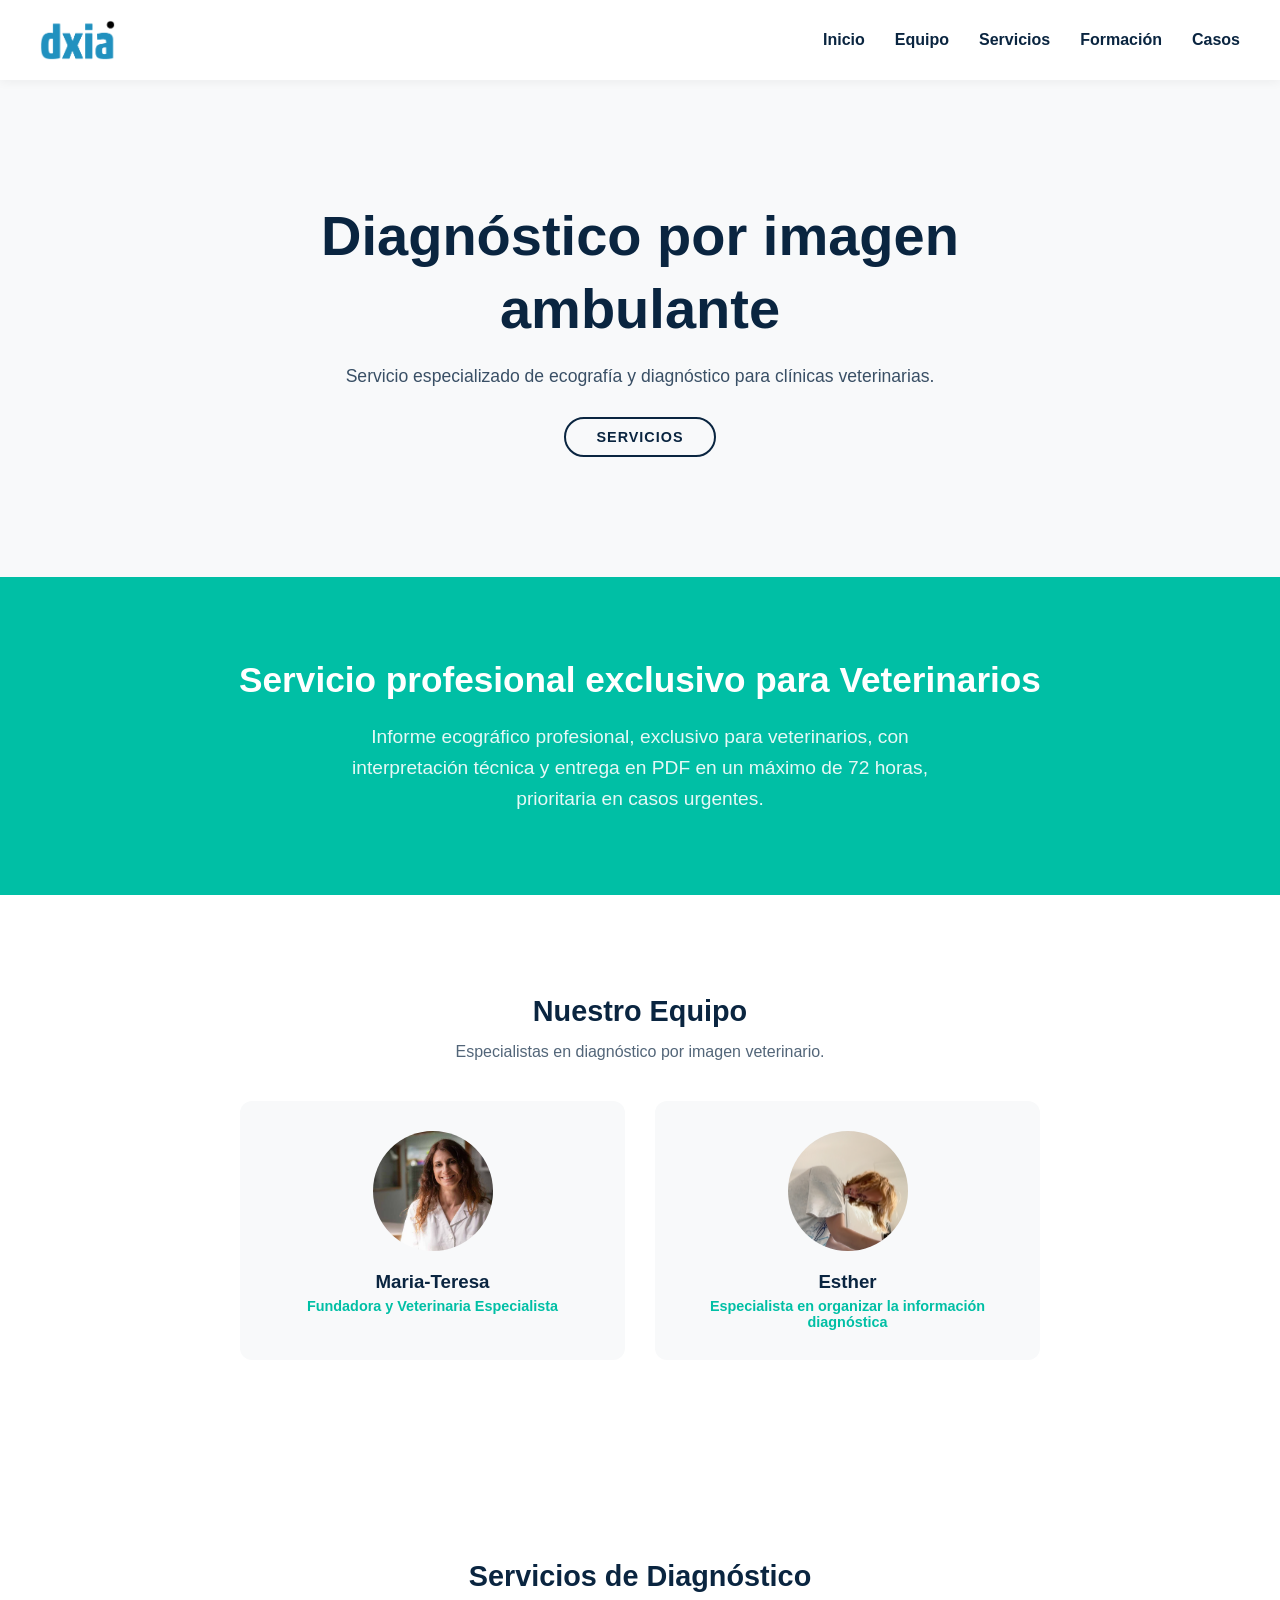
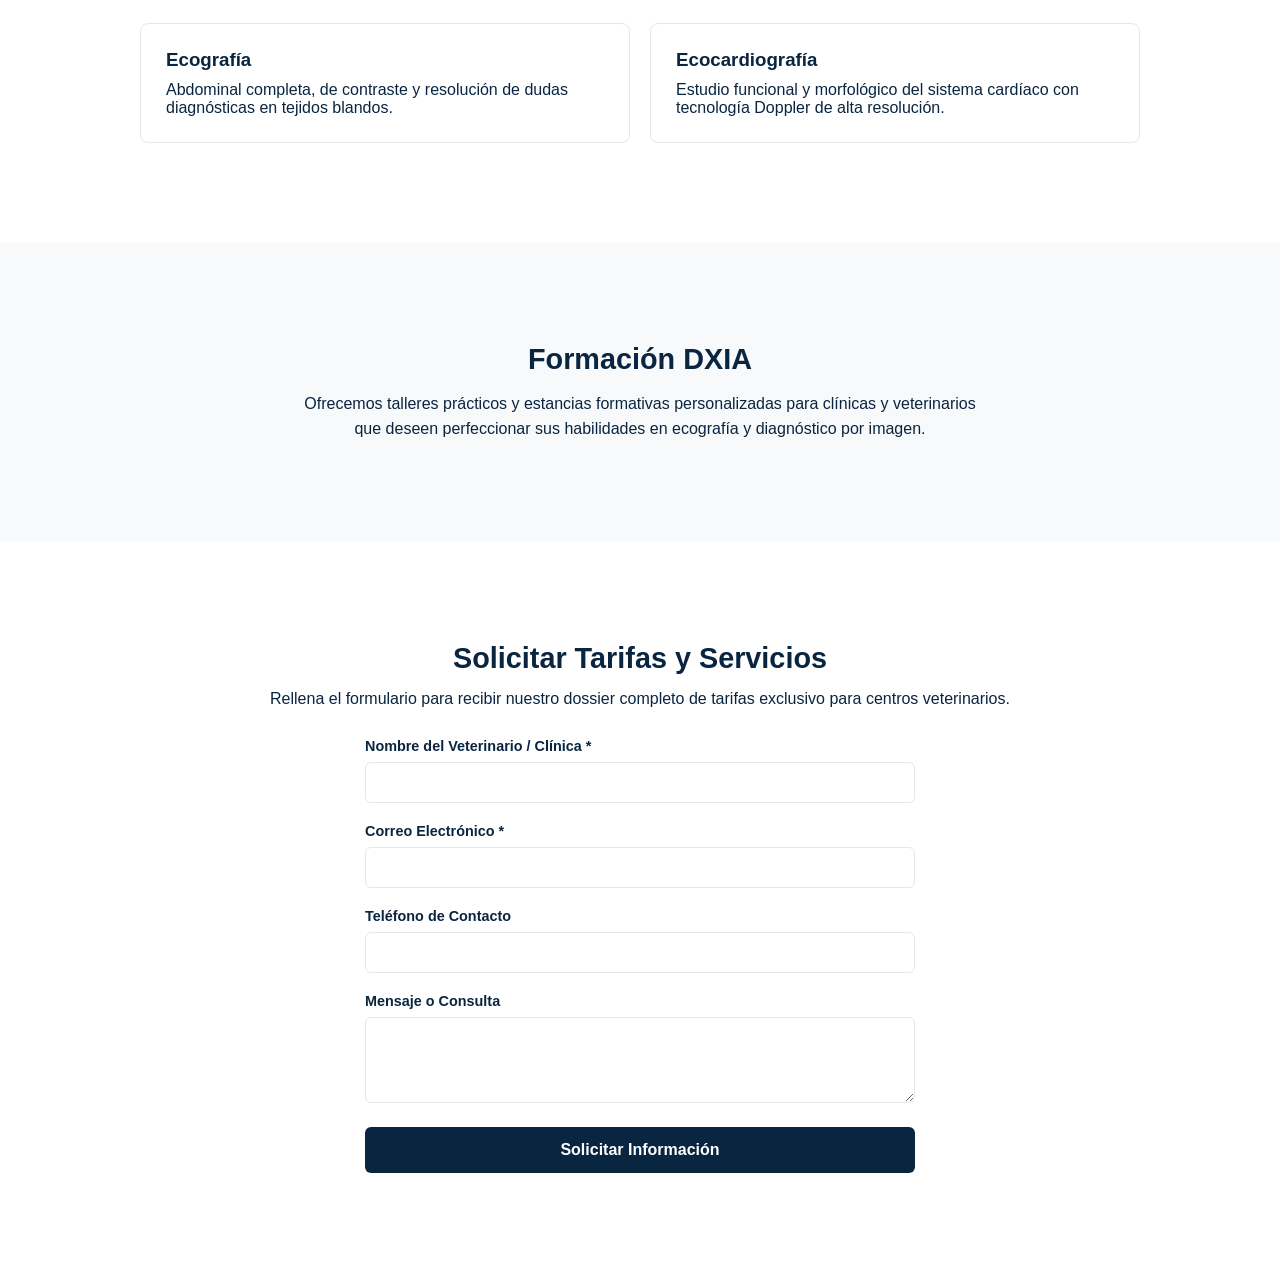
==== index.html @ 2ebd8b31 "Add files via upload" ====
<!DOCTYPE html>
<html lang="es">
<head>
    <meta charset="UTF-8">
    <meta name="viewport" content="width=device-width, initial-scale=1.0">
    <title>DXIA - Diagnóstico por Imagen Ambulante</title>
    <link rel="stylesheet" href="style.css">
</head>
<body>

    <div class="pantalla-carga" id="loader"></div>

    <div class="capa-borrosa" id="capaBorrosa"></div>

    <header class="header">
        <div class="logo">
            <img src="img/logo_dxia.png" alt="DXIA">
        </div>

        <nav class="menu-escritorio">
            <ul>
                <li><a href="#inicio">Inicio</a></li>
                <li><a href="#equipo">Equipo</a></li>
                <li><a href="#servicios">Servicios</a></li>
                <li><a href="#formacion">Formación</a></li>
                <li><a href="#casos">Casos</a></li>
            </ul>
        </nav>

        <button class="btn-hamburguesa" id="btnAbrir">
            <span></span>
            <span></span>
            <span></span>
        </button>
    </header>

    <nav class="menu-lateral" id="menuLateral">
        <div class="cerrar-menu" id="btnCerrar">&times;</div>
        <ul>
            <li><a href="#inicio">Inicio</a></li>
            <li><a href="#equipo">Equipo</a></li>
            <li><a href="#servicios">Servicios</a></li>
            <li><a href="#formacion">Formación</a></li>
            <li><a href="#casos">Casos</a></li>
        </ul>
    </nav>

    <main>
        <section id="inicio" class="hero">
            <div class="hero-contenido">
                <h1>Diagnóstico por imagen ambulante</h1>
                <p>Servicio especializado de ecografía y diagnóstico para clínicas veterinarias.</p>
                <a href="#servicios" class="btn-servicios">SERVICIOS</a>
            </div>
        </section>

        <section class="propuesta-verde">
            <h2>Servicio profesional exclusivo para Veterinarios</h2>
            <p>Informe ecográfico profesional, exclusivo para veterinarios, con interpretación técnica y entrega en PDF en un máximo de 72 horas, prioritaria en casos urgentes.</p>
        </section>

        <section id="equipo" class="seccion-equipo">
            <h2>Nuestro Equipo</h2>
            <p class="subtitulo-equipo">Especialistas en diagnóstico por imagen veterinario.</p>
            <div class="grid-equipo">
                <div class="tarjeta-equipo">
                    <div class="foto-placeholder"><img src="img/maria-teresa.jpg" alt="Maria-Teresa"></div>
                    <h3>Maria-Teresa</h3>
                    <p class="puesto">Fundadora y Veterinaria Especialista</p>
                </div>
                <div class="tarjeta-equipo">
                    <div class="foto-placeholder"><img src="img/esther.jpg" alt="Esther"></div>
                    <h3>Esther</h3>
                    <p class="puesto">Especialista en organizar la información diagnóstica</p>
                </div>
            </div>
        </section>

        <section id="servicios" class="seccion-servicios">
            <h2>Servicios de Diagnóstico</h2>
            <div class="grid-servicios">
                <div class="tarjeta-servicio">
                    <h3>Ecografía</h3>
                    <p>Abdominal completa, de contraste y resolución de dudas diagnósticas en tejidos blandos.</p>
                </div>
                <div class="tarjeta-servicio">
                    <h3>Ecocardiografía</h3>
                    <p>Estudio funcional y morfológico del sistema cardíaco con tecnología Doppler de alta resolución.</p>
                </div>
            </div>
        </section>

        <section id="formacion" class="seccion-formacion">
            <h2>Formación DXIA</h2>
            <p>Ofrecemos talleres prácticos y estancias formativas personalizadas para clínicas y veterinarios que deseen perfeccionar sus habilidades en ecografía y diagnóstico por imagen.</p>
        </section>

        <section id="casos" class="seccion-contacto">
            <h2>Solicitar Tarifas y Servicios</h2>
            <p>Rellena el formulario para recibir nuestro dossier completo de tarifas exclusivo para centros veterinarios.</p>
            
            <form class="formulario-dxia" onsubmit="event.preventDefault();">
                <div class="grupo-input">
                    <label for="nombre">Nombre del Veterinario / Clínica *</label>
                    <input type="text" id="nombre" required>
                </div>
                <div class="grupo-input">
                    <label for="email">Correo Electrónico *</label>
                    <input type="email" id="email" required>
                </div>
                <div class="grupo-input">
                    <label for="telefono">Teléfono de Contacto</label>
                    <input type="tel" id="telefono">
                </div>
                <div class="grupo-input">
                    <label for="mensaje">Mensaje o Consulta</label>
                    <textarea id="mensaje" rows="4"></textarea>
                </div>
                <button type="submit" class="btn-enviar">Solicitar Información</button>
            </form>
        </section>
    </main>

    <script src="script.js"></script>
</body>
</html>
---- style.css ----
:root {
    --azul-oscuro: #0a2540;
    --verde-turquesa: #00bfa5;
    --blanco: #ffffff;
    --gris-fondo: #f8f9fa;
    --gris-borde: #e2e8f0;
    --fuente-principal: 'Segoe UI', Tahoma, Geneva, Verdana, sans-serif;
}

* {
    margin: 0;
    padding: 0;
    box-sizing: border-box;
}

html {
    scroll-behavior: smooth;
}

body {
    font-family: var(--fuente-principal);
    background-color: var(--blanco);
    color: var(--azul-oscuro);
    overflow-x: hidden;
}

img {
    max-width: 100%;
    height: auto;
    display: block;
    pointer-events: none;
    user-select: none;
}

.pantalla-carga {
    position: fixed;
    top: 0;
    left: 0;
    width: 100%;
    height: 100vh;
    background-color: var(--azul-oscuro);
    z-index: 999;
    transition: transform 0.8s cubic-bezier(0.77, 0, 0.175, 1);
}

.pantalla-carga.desaparecer {
    transform: translateX(100%);
}

.header {
    display: flex;
    justify-content: space-between;
    align-items: center;
    padding: 15px 20px;
    background-color: var(--blanco);
    position: sticky;
    top: 0;
    z-index: 100;
    box-shadow: 0 2px 10px rgba(0, 0, 0, 0.05);
}

.logo img {
    height: 40px;
    width: auto;
}

.menu-escritorio {
    display: none;
}

.menu-escritorio ul {
    display: flex;
    list-style: none;
    gap: 30px;
}

.menu-escritorio ul li a {
    text-decoration: none;
    color: var(--azul-oscuro);
    font-weight: 600;
    font-size: 1rem;
    transition: color 0.3s ease;
}

.menu-escritorio ul li a:hover {
    color: var(--verde-turquesa);
}

.btn-hamburguesa {
    background: none;
    border: none;
    cursor: pointer;
    display: flex;
    flex-direction: column;
    justify-content: space-between;
    width: 30px;
    height: 20px;
    z-index: 150;
}

.btn-hamburguesa span {
    width: 100%;
    height: 3px;
    background-color: var(--azul-oscuro);
    border-radius: 2px;
}

.capa-borrosa {
    position: fixed;
    top: 0;
    left: 0;
    width: 100%;
    height: 100vh;
    background-color: rgba(10, 37, 64, 0.3);
    backdrop-filter: blur(8px);
    -webkit-backdrop-filter: blur(8px);
    z-index: 190;
    opacity: 0;
    pointer-events: none;
    transition: opacity 0.4s ease;
}

.capa-borrosa.active {
    opacity: 1;
    pointer-events: auto;
}

.menu-lateral {
    position: fixed;
    top: 0;
    right: -100%;
    width: 300px;
    height: 100vh;
    background-color: var(--blanco);
    z-index: 200;
    box-shadow: -5px 0 15px rgba(0, 0, 0, 0.1);
    transition: right 0.5s cubic-bezier(0.77, 0, 0.175, 1);
    padding: 40px 30px;
}

.menu-lateral.active {
    right: 0;
}

.menu-lateral.recarga-cerrar {
    right: -100% !important;
    transition: right 0.5s ease-in-out;
}

.cerrar-menu {
    position: absolute;
    top: 20px;
    right: 20px;
    font-size: 24px;
    width: 45px;
    height: 45px;
    background-color: var(--gris-fondo);
    color: var(--azul-oscuro);
    border-radius: 50%;
    display: flex;
    align-items: center;
    justify-content: center;
    cursor: pointer;
    transition: transform 0.3s ease, background-color 0.3s ease, color 0.3s ease;
}

.cerrar-menu:hover {
    transform: rotate(90deg);
    background-color: var(--azul-oscuro);
    color: var(--blanco);
}

.menu-lateral ul {
    list-style: none;
    margin-top: 60px;
}

.menu-lateral ul li {
    margin-bottom: 25px;
}

.menu-lateral ul li a {
    text-decoration: none;
    color: var(--azul-oscuro);
    font-size: 1.2rem;
    font-weight: 600;
    transition: color 0.3s ease;
}

.menu-lateral ul li a:hover {
    color: var(--verde-turquesa);
}

.hero {
    padding: 80px 20px;
    text-align: center;
    background-color: var(--gris-fondo);
}

.hero-contenido h1 {
    font-size: 2.2rem;
    margin-bottom: 15px;
    color: var(--azul-oscuro);
    line-height: 1.3;
}

.hero-contenido p {
    font-size: 1.1rem;
    margin-bottom: 30px;
    opacity: 0.8;
}

.btn-servicios {
    display: inline-block;
    text-decoration: none;
    background-color: transparent;
    color: var(--azul-oscuro);
    border: 2px solid var(--azul-oscuro);
    padding: 10px 30px;
    border-radius: 25px;
    font-weight: 600;
    font-size: 0.9rem;
    letter-spacing: 1px;
    transition: all 0.3s ease;
}

.btn-servicios:hover {
    background-color: var(--azul-oscuro);
    color: var(--blanco);
}

.propuesta-verde {
    background-color: var(--verde-turquesa);
    color: var(--blanco);
    padding: 60px 25px;
    text-align: center;
}

.propuesta-verde h2 {
    font-size: 1.6rem;
    margin-bottom: 15px;
    line-height: 1.3;
}

.propuesta-verde p {
    font-size: 1rem;
    line-height: 1.6;
    opacity: 0.9;
    max-width: 600px;
    margin: 0 auto;
}

.seccion-equipo, .seccion-servicios, .seccion-formacion, .seccion-contacto {
    padding: 60px 20px;
    text-align: center;
}

.seccion-equipo h2, .seccion-servicios h2, .seccion-formacion h2, .seccion-contacto h2 {
    font-size: 1.8rem;
    margin-bottom: 15px;
}

.subtitulo-equipo {
    margin-bottom: 40px;
    opacity: 0.7;
}

.grid-equipo {
    display: grid;
    grid-template-columns: 1fr;
    gap: 30px;
    max-width: 800px;
    margin: 0 auto;
}

.tarjeta-equipo {
    background-color: var(--gris-fondo);
    padding: 30px;
    border-radius: 12px;
}

.foto-placeholder {
    width: 120px;
    height: 120px;
    background-color: var(--gris-borde);
    border-radius: 50%;
    margin: 0 auto 20px auto;
}

.tarjeta-equipo h3 {
    margin-bottom: 5px;
}

.puesto {
    font-size: 0.9rem;
    color: var(--verde-turquesa);
    font-weight: 600;
}

.grid-servicios {
    display: grid;
    grid-template-columns: 1fr;
    gap: 20px;
    max-width: 1000px;
    margin: 30px auto 0 auto;
}

.tarjeta-servicio {
    border: 1px solid var(--gris-borde);
    padding: 25px;
    border-radius: 8px;
    text-align: left;
    transition: border-color 0.3s ease;
}

.tarjeta-servicio:hover {
    border-color: var(--verde-turquesa);
}

.tarjeta-servicio h3 {
    margin-bottom: 10px;
    color: var(--azul-oscuro);
}

.seccion-formacion {
    background-color: var(--gris-fondo);
}

.seccion-formacion p {
    max-width: 700px;
    margin: 0 auto;
    line-height: 1.6;
}

.formulario-dxia {
    max-width: 550px;
    margin: 30px auto 0 auto;
    text-align: left;
}

.grupo-input {
    margin-bottom: 20px;
}

.grupo-input label {
    display: block;
    margin-bottom: 8px;
    font-weight: 600;
    font-size: 0.9rem;
}

.grupo-input input, .grupo-input textarea {
    width: 100%;
    padding: 12px;
    border: 1px solid var(--gris-borde);
    border-radius: 6px;
    font-family: var(--fuente-principal);
    color: var(--azul-oscuro);
    outline: none;
    transition: border-color 0.3s ease;
}

.grupo-input input:focus, .grupo-input textarea:focus {
    border-color: var(--verde-turquesa);
}

.btn-enviar {
    width: 100%;
    background-color: var(--azul-oscuro);
    color: var(--blanco);
    border: none;
    padding: 14px;
    border-radius: 6px;
    font-weight: 600;
    font-size: 1rem;
    cursor: pointer;
    transition: background-color 0.3s ease;
}

.btn-enviar:hover {
    background-color: var(--verde-turquesa);
}

@media (min-width: 768px) {
    .header {
        padding: 20px 40px;
    }

    .btn-hamburguesa {
        display: none;
    }

    .menu-escritorio {
        display: block;
    }

    .hero {
        padding: 120px 40px;
    }

    .hero-contenido h1 {
        font-size: 3.5rem;
        max-width: 800px;
        margin: 0 auto 20px auto;
    }

    .propuesta-verde {
        padding: 80px 40px;
    }

    .propuesta-verde h2 {
        font-size: 2.2rem;
        margin-bottom: 20px;
    }

    .propuesta-verde p {
        font-size: 1.2rem;
    }

    .grid-equipo {
        grid-template-columns: 1fr 1fr;
    }

    .grid-servicios {
        grid-template-columns: 1fr 1fr;
    }

    .seccion-equipo, .seccion-servicios, .seccion-formacion, .seccion-contacto {
        padding: 100px 40px;
    }
}

.foto-placeholder {
    overflow: hidden;
    display: flex;
    align-items: center;
    justify-content: center;
}

.foto-placeholder img {
    width: 100%;
    height: 100%;
    object-fit: cover;
    object-position: center;
}
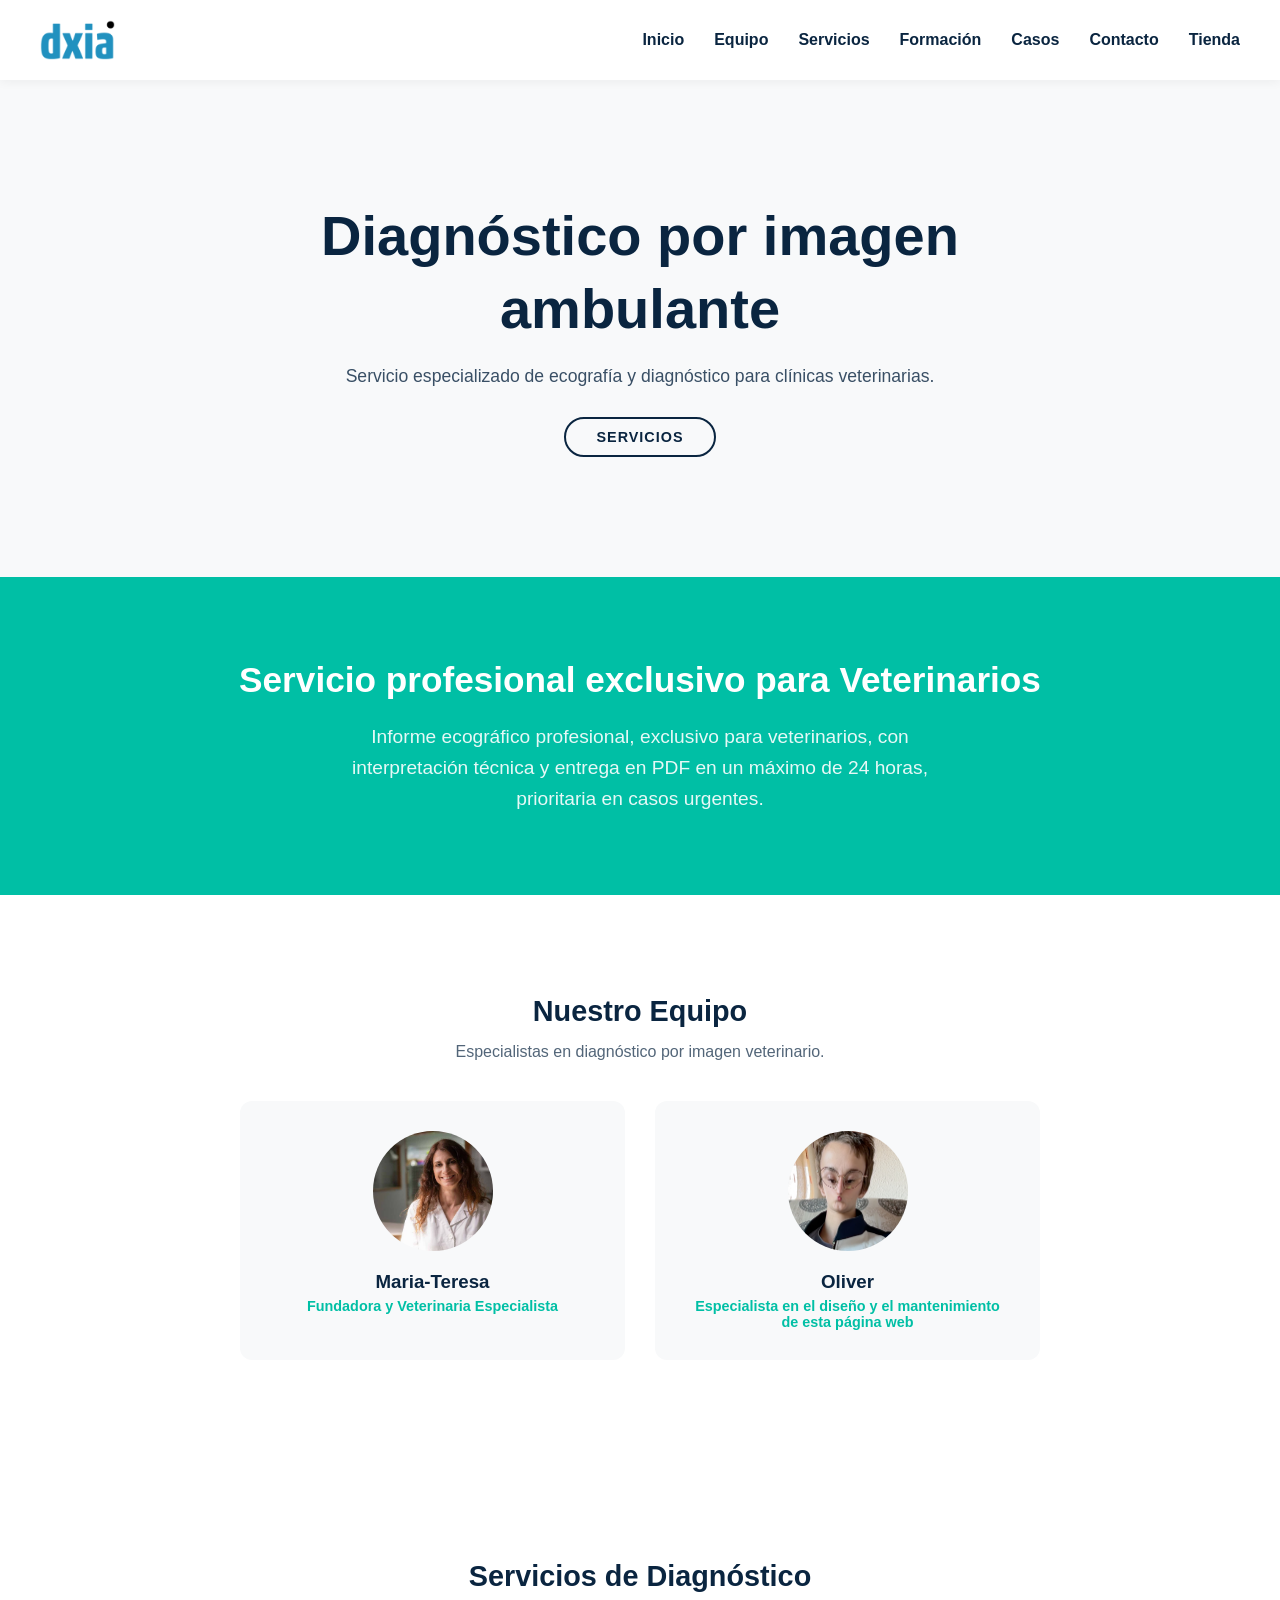
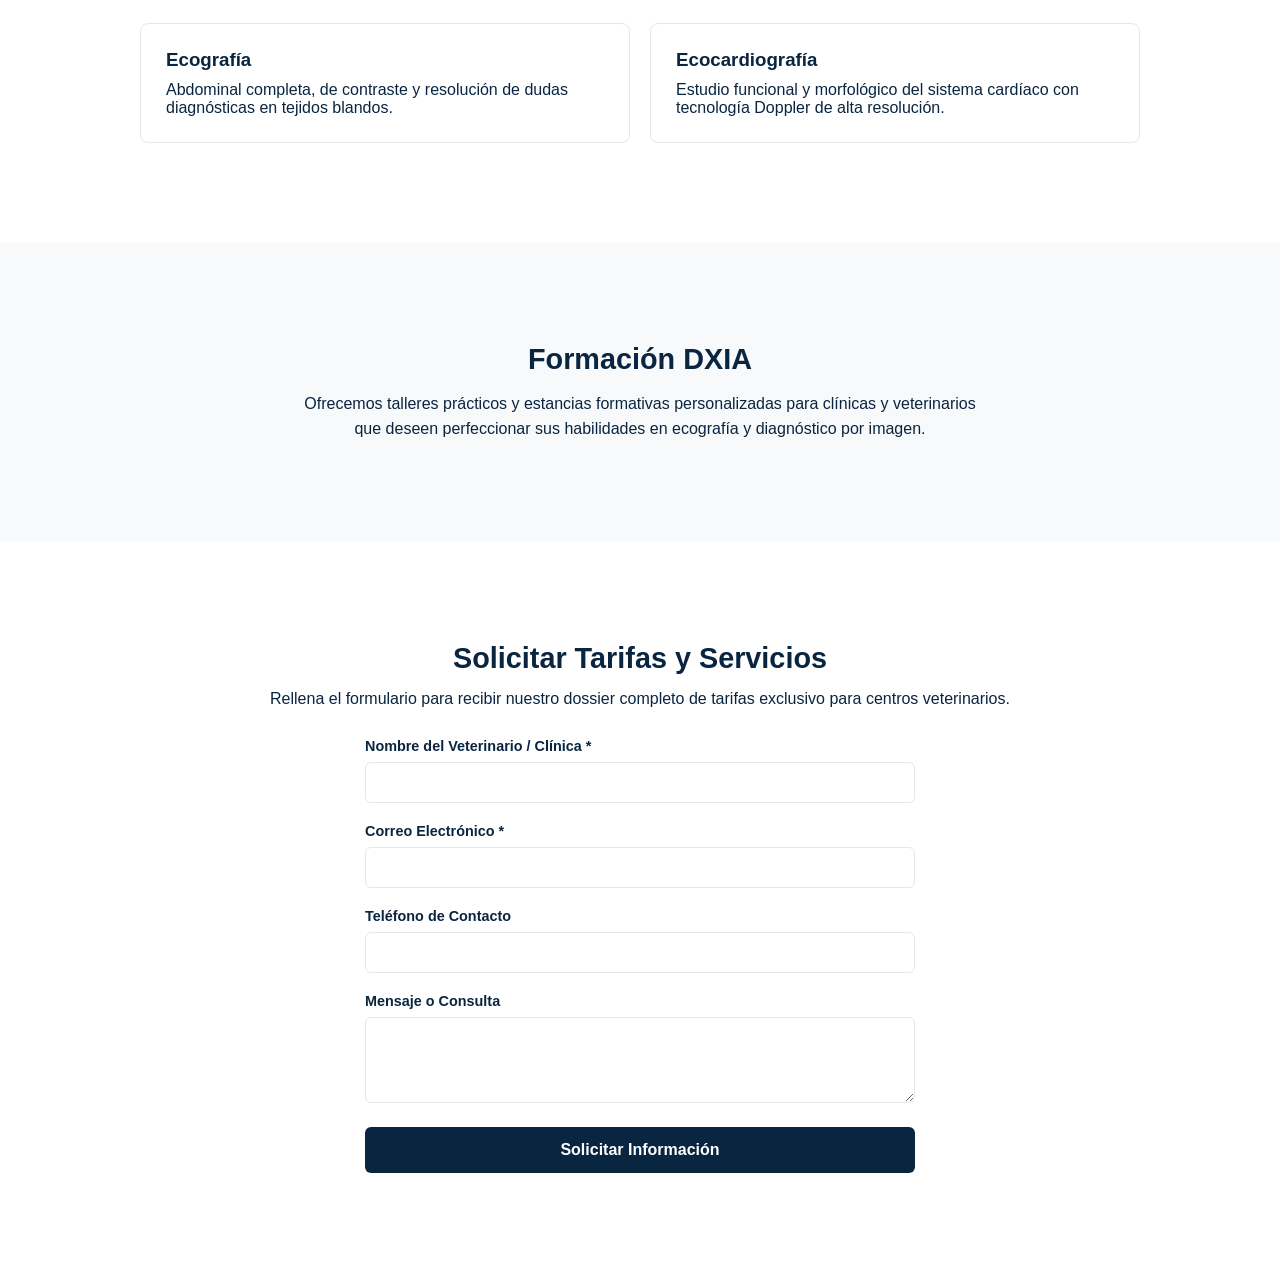
==== commit 9e31d875: "Add files via upload" ====
--- a/index.html
+++ b/index.html
@@ -5,6 +5,10 @@
     <meta name="viewport" content="width=device-width, initial-scale=1.0">
     <title>DXIA - Diagnóstico por Imagen Ambulante</title>
     <link rel="stylesheet" href="style.css">
+    <link rel="apple-touch-icon" sizes="180x180" href="/favicon/apple-touch-icon.png">
+    <link rel="icon" type="image/png" sizes="32x32" href="/favicon/favicon-32x32.png">
+    <link rel="icon" type="image/png" sizes="16x16" href="/favicon/favicon-16x16.png">
+    <link rel="manifest" href="/favicon/site.webmanifest">
 </head>
 <body>
 
@@ -24,6 +28,8 @@
                 <li><a href="#servicios">Servicios</a></li>
                 <li><a href="#formacion">Formación</a></li>
                 <li><a href="#casos">Casos</a></li>
+                <li><a href="contacto/">Contacto</a></li>
+                <li><a href="shop/">Tienda</a></li>
             </ul>
         </nav>
 
@@ -37,11 +43,13 @@
     <nav class="menu-lateral" id="menuLateral">
         <div class="cerrar-menu" id="btnCerrar">&times;</div>
         <ul>
-            <li><a href="#inicio">Inicio</a></li>
-            <li><a href="#equipo">Equipo</a></li>
-            <li><a href="#servicios">Servicios</a></li>
-            <li><a href="#formacion">Formación</a></li>
-            <li><a href="#casos">Casos</a></li>
+            <li><a href="#inicio" onclick="cerrarMenu()">Inicio</a></li>
+            <li><a href="#equipo" onclick="cerrarMenu()">Equipo</a></li>
+            <li><a href="#servicios" onclick="cerrarMenu()">Servicios</a></li>
+            <li><a href="#formacion" onclick="cerrarMenu()">Formación</a></li>
+            <li><a href="#casos" onclick="cerrarMenu()">Casos</a></li>
+            <li><a href="contacto/" onclick="cerrarMenu()">Contacto</a></li>
+            <li><a href="shop/" onclick="cerrarMenu()">Tienda</a></li>
         </ul>
     </nav>
 
@@ -56,7 +64,7 @@
 
         <section class="propuesta-verde">
             <h2>Servicio profesional exclusivo para Veterinarios</h2>
-            <p>Informe ecográfico profesional, exclusivo para veterinarios, con interpretación técnica y entrega en PDF en un máximo de 72 horas, prioritaria en casos urgentes.</p>
+            <p>Informe ecográfico profesional, exclusivo para veterinarios, con interpretación técnica y entrega en PDF en un máximo de 24 horas, prioritaria en casos urgentes.</p>
         </section>
 
         <section id="equipo" class="seccion-equipo">
@@ -69,9 +77,9 @@
                     <p class="puesto">Fundadora y Veterinaria Especialista</p>
                 </div>
                 <div class="tarjeta-equipo">
-                    <div class="foto-placeholder"><img src="img/esther.jpg" alt="Esther"></div>
-                    <h3>Esther</h3>
-                    <p class="puesto">Especialista en organizar la información diagnóstica</p>
+                    <div class="foto-placeholder"><img src="img/oliver.jpg" alt="Esther"></div>
+                    <h3>Oliver</h3>
+                    <p class="puesto">Especialista en el diseño y el mantenimiento de esta página web</p>
                 </div>
             </div>
         </section>
@@ -99,7 +107,7 @@
             <h2>Solicitar Tarifas y Servicios</h2>
             <p>Rellena el formulario para recibir nuestro dossier completo de tarifas exclusivo para centros veterinarios.</p>
             
-            <form class="formulario-dxia" onsubmit="event.preventDefault();">
+            <form class="formulario-dxia" onsubmit="event.preventDefault(); alert('!Proximamente!');">
                 <div class="grupo-input">
                     <label for="nombre">Nombre del Veterinario / Clínica *</label>
                     <input type="text" id="nombre" required>
--- a/style.css
+++ b/style.css
@@ -442,4 +442,91 @@
     height: 100%;
     object-fit: cover;
     object-position: center;
+}
+
+.pantalla-carga {
+    position: fixed;
+    top: 0;
+    left: 0;
+    width: 100%;
+    height: 100vh;
+    background-color: #00a88f;
+    z-index: 9999;
+    transform: translateX(0);
+    transition: transform 0.6s cubic-bezier(0.77, 0, 0.175, 1);
+}
+
+.pantalla-carga.salir-izquierda {
+    transform: translateX(-100%);
+}
+
+.pantalla-carga.preparar-derecha {
+    transition: none;
+    transform: translateX(100%);
+}
+
+.pantalla-carga.entrar-derecha {
+    transition: transform 0.6s cubic-bezier(0.77, 0, 0.175, 1);
+    transform: translateX(0);
+}
+
+.error-404 {
+    display: flex;
+    flex-direction: column;
+    align-items: center;
+    justify-content: center;
+    height: 100vh;
+    background-color: var(--gris-fondo);
+    color: var(--azul-oscuro);
+    text-align: center;
+    padding: 20px;
+}
+
+.error-404 h1 {
+    font-size: 4rem;
+    margin-bottom: 20px;
+}
+
+.error-404 p {
+    font-size: 1.2rem;
+    margin-bottom: 30px;
+    opacity: 0.8;
+}
+
+.error-404 a {
+    text-decoration: none;
+    background-color: var(--azul-oscuro);
+    color: var(--blanco);
+    padding: 12px 25px;
+    border-radius: 6px;
+    font-weight: 600;
+    transition: background-color 0.3s ease;
+}
+
+.error-404 a:hover {
+    background-color: var(--verde-turquesa);
+}
+
+.tienda {
+    text-align: center;
+    display: flex;
+    flex-direction: column;
+    align-items: center;
+    justify-content: center;
+    height: 91vh;
+    background-color: var(--gris-fondo);
+    color: var(--azul-oscuro);
+    text-align: center;
+    padding: 20px;
+}
+
+.tienda h1 {
+    font-size: 4rem;
+    margin-bottom: 20px;
+}
+
+.tienda p {
+    font-size: 1.2rem;
+    margin-bottom: 30px;
+    opacity: 0.8;
 }
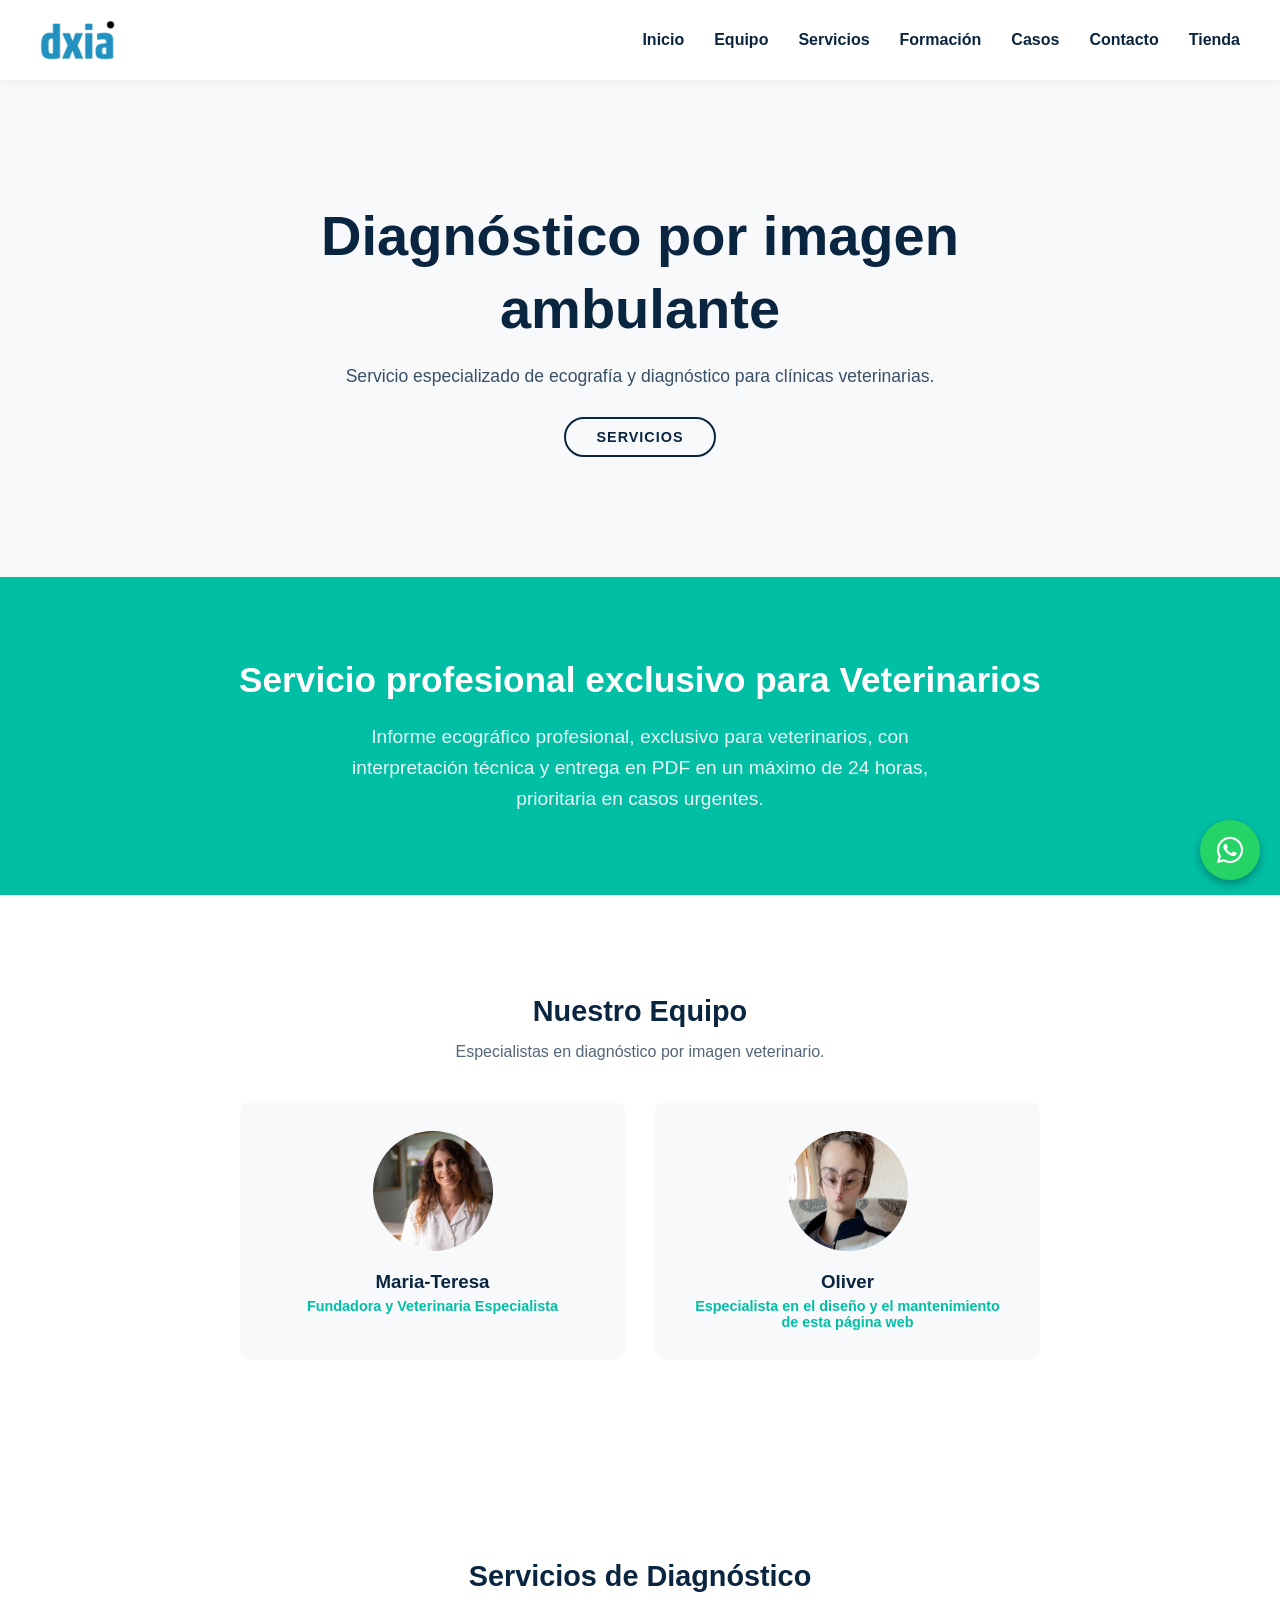
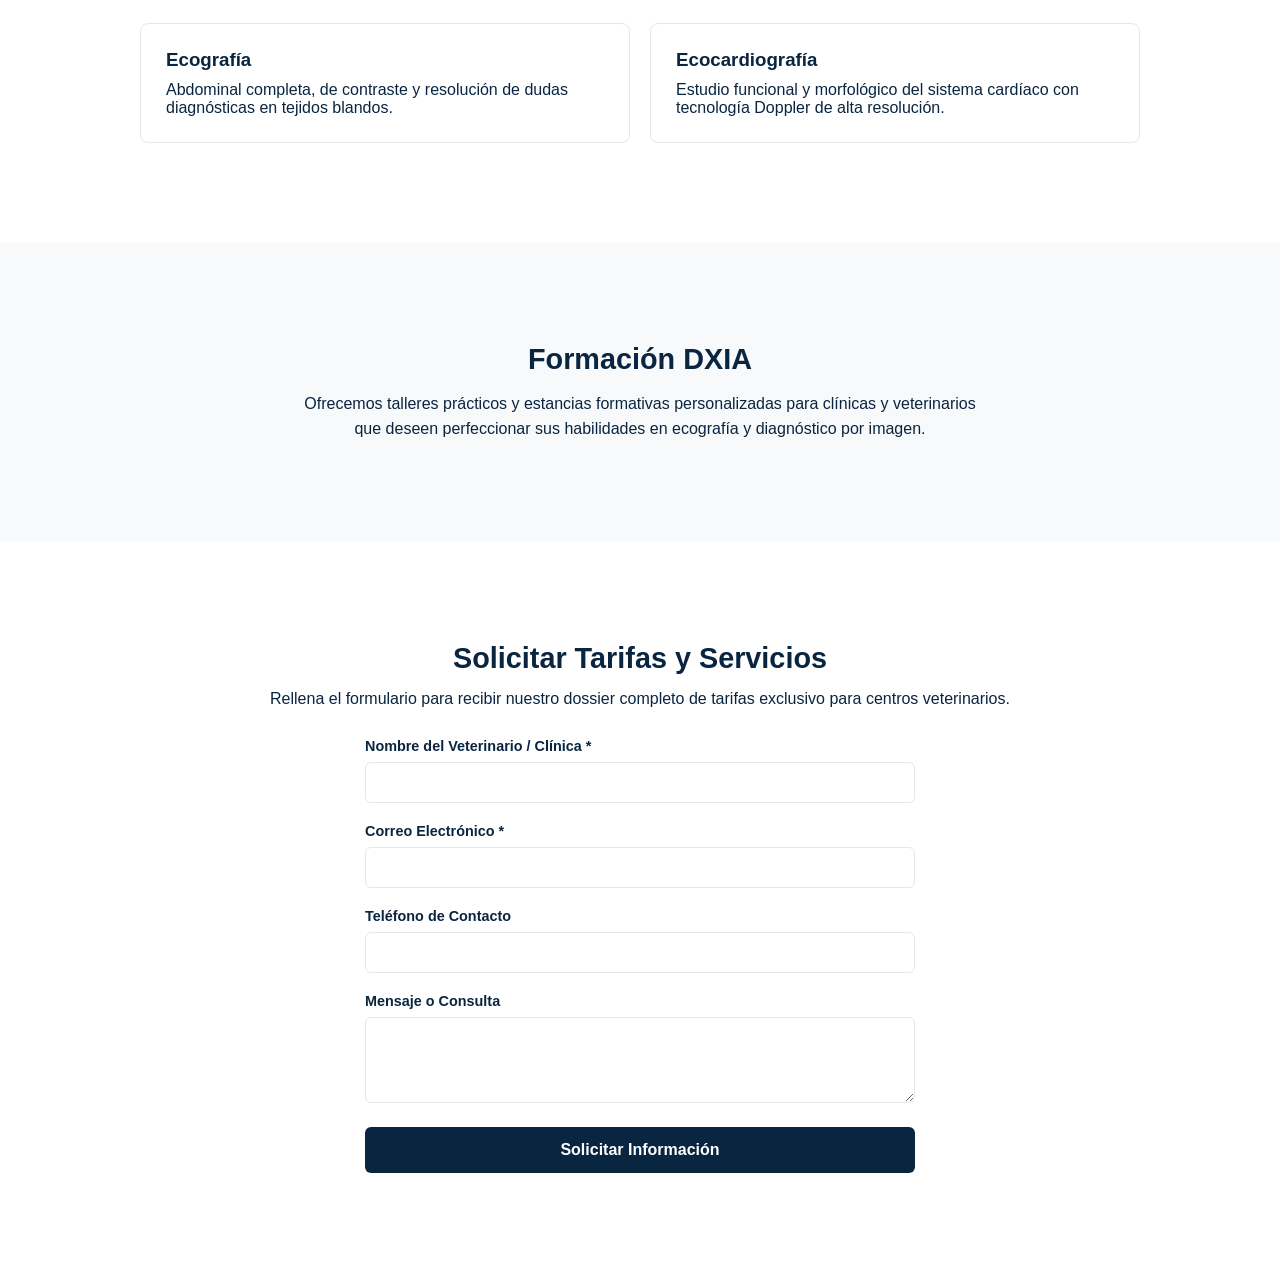
==== commit 889d8a20: "Add files via upload" ====
--- a/index.html
+++ b/index.html
@@ -5,6 +5,7 @@
     <meta name="viewport" content="width=device-width, initial-scale=1.0">
     <title>DXIA - Diagnóstico por Imagen Ambulante</title>
     <link rel="stylesheet" href="style.css">
+    <link rel="stylesheet" href="https://cdnjs.cloudflare.com/ajax/libs/font-awesome/6.5.1/css/all.min.css">
     <link rel="apple-touch-icon" sizes="180x180" href="/favicon/apple-touch-icon.png">
     <link rel="icon" type="image/png" sizes="32x32" href="/favicon/favicon-32x32.png">
     <link rel="icon" type="image/png" sizes="16x16" href="/favicon/favicon-16x16.png">
@@ -77,7 +78,7 @@
                     <p class="puesto">Fundadora y Veterinaria Especialista</p>
                 </div>
                 <div class="tarjeta-equipo">
-                    <div class="foto-placeholder"><img src="img/oliver.jpg" alt="Esther"></div>
+                    <div class="foto-placeholder"><img src="img/oliver.jpg" alt="Oliver"></div>
                     <h3>Oliver</h3>
                     <p class="puesto">Especialista en el diseño y el mantenimiento de esta página web</p>
                 </div>
@@ -129,6 +130,10 @@
         </section>
     </main>
 
+    <a href="https://wa.me/34670584567" class="btn-flotante" target="_blank" rel="noopener noreferrer">
+        <i class="fab fa-whatsapp"></i>
+    </a>
+
     <script src="script.js"></script>
 </body>
 </html>
--- a/style.css
+++ b/style.css
@@ -529,4 +529,32 @@
     font-size: 1.2rem;
     margin-bottom: 30px;
     opacity: 0.8;
+}
+
+.btn-flotante {
+    position: fixed;
+    bottom: 20px;
+    right: 20px;
+    width: 60px;
+    height: 60px;
+    background-color: #25d366; /* El verde oficial de WhatsApp */
+    color: #ffffff;
+    border-radius: 50%;
+    display: flex;
+    align-items: center;
+    justify-content: center;
+    font-size: 30px;
+    box-shadow: 0 4px 10px rgba(0, 0, 0, 0.3);
+    z-index: 9999;
+    transition: transform 0.3s ease, background-color 0.3s ease;
+    text-decoration: none;
+}
+
+.btn-flotante:hover {
+    background-color: #20ba5a;
+    transform: scale(1.1);
+}
+
+.btn-flotante:active {
+    transform: scale(0.9);
 }
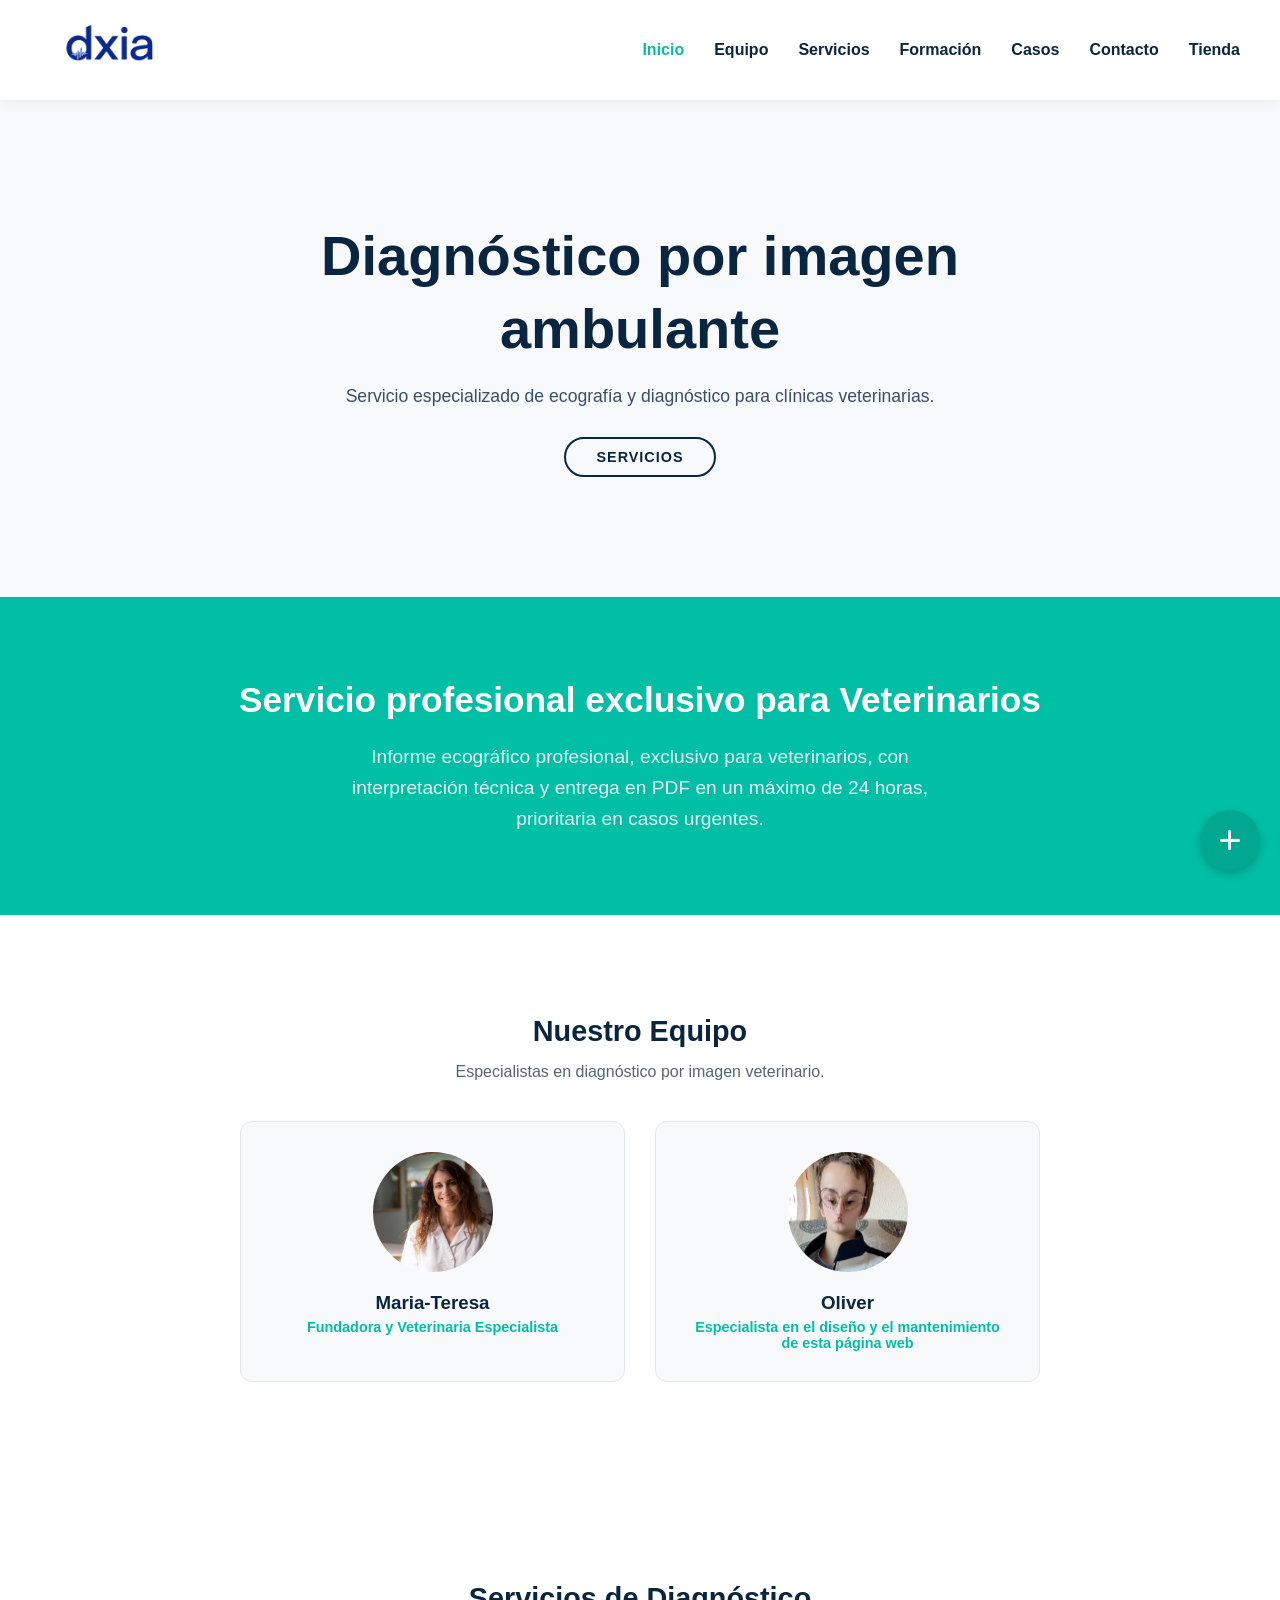
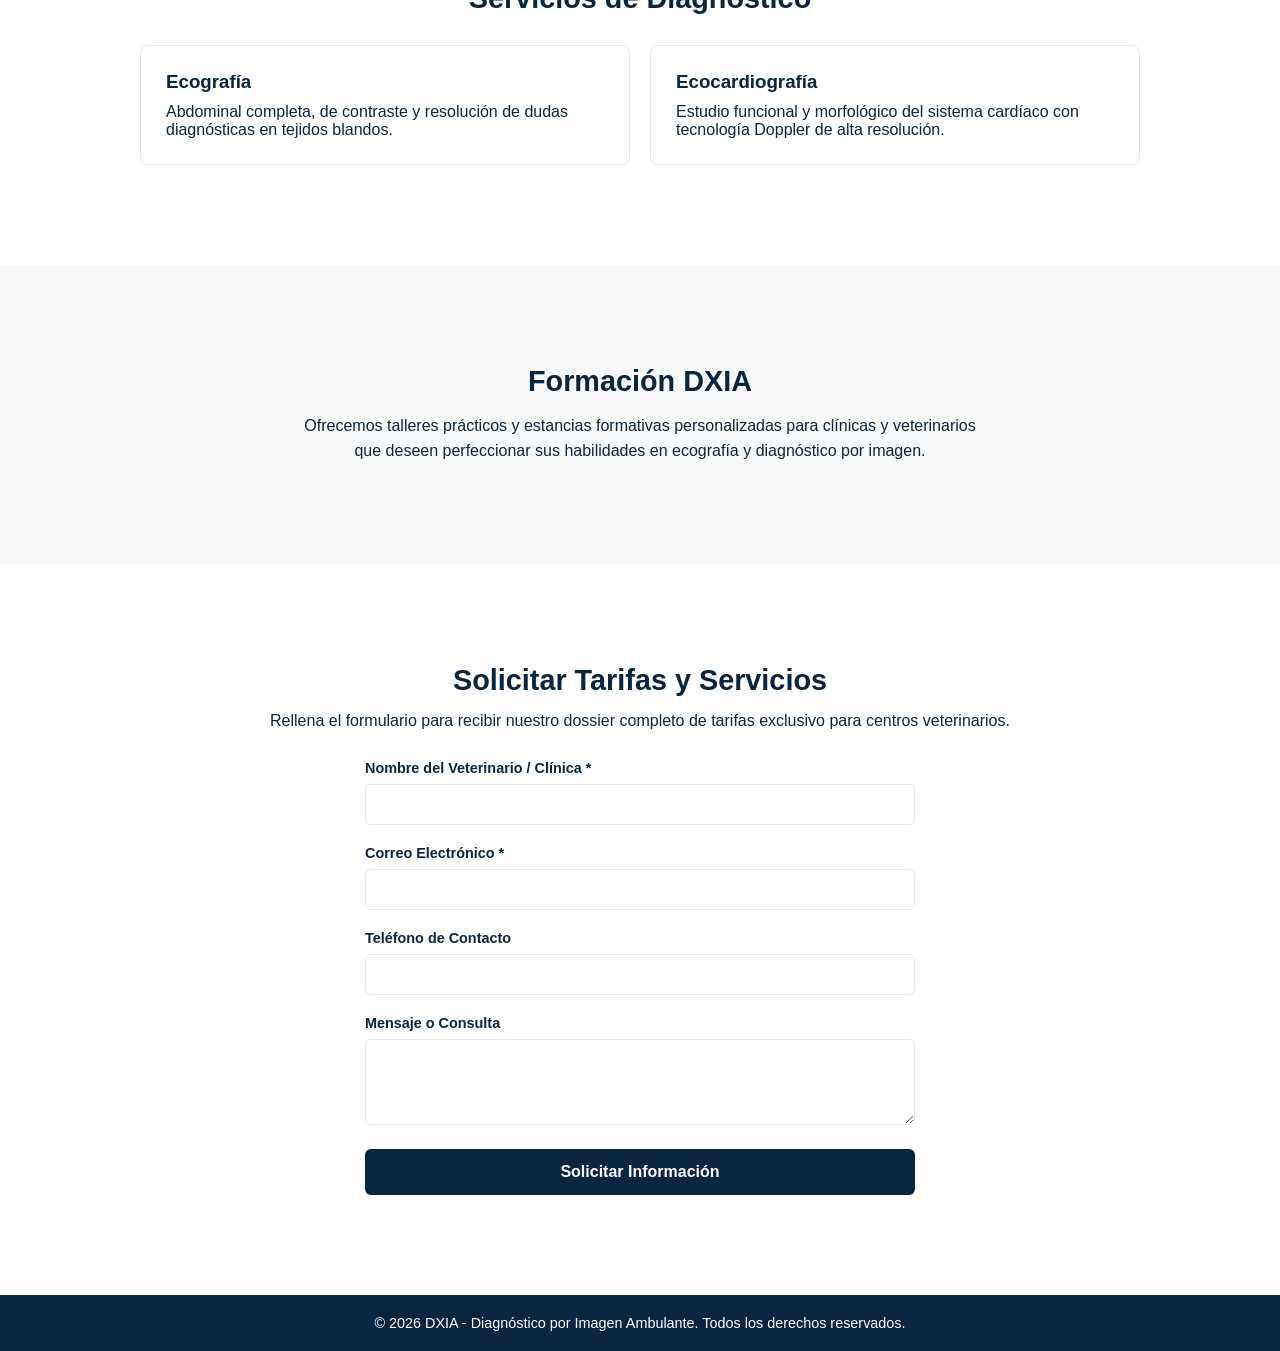
==== commit fdf2ff64: "Add files via upload" ====
--- a/index.html
+++ b/index.html
@@ -18,7 +18,7 @@
     <div class="capa-borrosa" id="capaBorrosa"></div>
 
     <header class="header">
-        <div class="logo">
+        <div class="logo" onclick="window.location.href = '#'">
             <img src="img/logo_dxia.png" alt="DXIA">
         </div>
 
@@ -130,9 +130,24 @@
         </section>
     </main>
 
-    <a href="https://wa.me/34670584567" class="btn-flotante" target="_blank" rel="noopener noreferrer">
-        <i class="fab fa-whatsapp"></i>
-    </a>
+    <footer class="footer">
+        <p>&copy; 2026 DXIA - Diagnóstico por Imagen Ambulante. Todos los derechos reservados.</p>
+    </footer>
+
+    <div class="menu-flotante">
+        <div class="botones-redes">
+            <a href="https://www.instagram.com/teresamarti_dxia" class="btn-red instagram" target="_blank" rel="noopener noreferrer">
+                <i class="fab fa-instagram"></i>
+            </a>
+            <a href="https://wa.me/34670584567" class="btn-red whatsapp" target="_blank" rel="noopener noreferrer">
+                <i class="fab fa-whatsapp"></i>
+            </a>
+        </div>
+    
+        <div class="btn-principal">
+            <i class="fas fa-plus"></i>
+        </div>
+    </div>
 
     <script src="script.js"></script>
 </body>
--- a/style.css
+++ b/style.css
@@ -59,9 +59,25 @@
     box-shadow: 0 2px 10px rgba(0, 0, 0, 0.05);
 }
 
+.logo {
+    display: flex;
+    align-items: center;
+    overflow: hidden;
+    height: 60px;
+    cursor: pointer;
+}
+
 .logo img {
-    height: 40px;
+    height: 140px;
     width: auto;
+    object-fit: contain;
+    margin-top: -5px;
+    cursor: pointer;
+    -webkit-user-select: none; 
+    -ms-user-select: none;     
+    user-select: none;         
+    -webkit-user-drag: none;   
+    user-drag: none;
 }
 
 .menu-escritorio {
@@ -277,6 +293,13 @@
     background-color: var(--gris-fondo);
     padding: 30px;
     border-radius: 12px;
+    border: 1px solid var(--gris-borde);
+    transition: border-color 0.3s ease;
+}
+
+.tarjeta-equipo:hover {
+    border-color: var(--verde-turquesa);
+    transition: border-color 0.3s ease;
 }
 
 .foto-placeholder {
@@ -507,54 +530,191 @@
     background-color: var(--verde-turquesa);
 }
 
-.tienda {
+.footer {
+    background-color: var(--azul-oscuro);
+    color: var(--blanco);
     text-align: center;
-    display: flex;
-    flex-direction: column;
-    align-items: center;
-    justify-content: center;
-    height: 91vh;
-    background-color: var(--gris-fondo);
-    color: var(--azul-oscuro);
-    text-align: center;
-    padding: 20px;
-}
-
-.tienda h1 {
-    font-size: 4rem;
-    margin-bottom: 20px;
-}
-
-.tienda p {
-    font-size: 1.2rem;
-    margin-bottom: 30px;
-    opacity: 0.8;
-}
-
-.btn-flotante {
+    padding: 20px 10px;
+    font-size: 0.9rem;
+}
+
+.menu-flotante {
     position: fixed;
     bottom: 20px;
     right: 20px;
+    z-index: 9999;
+    display: flex;
+    flex-direction: column;
+    align-items: center;
+    gap: 15px;
+    padding-bottom: 10px;
+}
+
+
+.btn-principal {
     width: 60px;
     height: 60px;
-    background-color: #25d366; /* El verde oficial de WhatsApp */
+    background-color: #00a88f;
     color: #ffffff;
     border-radius: 50%;
     display: flex;
     align-items: center;
     justify-content: center;
-    font-size: 30px;
-    box-shadow: 0 4px 10px rgba(0, 0, 0, 0.3);
-    z-index: 9999;
-    transition: transform 0.3s ease, background-color 0.3s ease;
+    font-size: 24px;
+    box-shadow: 0 4px 10px rgba(0, 0, 0, 0.2);
+    cursor: pointer;
+    transition: transform 0.5s cubic-bezier(0.175, 0.885, 0.32, 1.275), background-color 0.3s;
+}
+
+
+.botones-redes {
+    display: flex;
+    flex-direction: column;
+    gap: 12px;
+    opacity: 0;
+    visibility: hidden;
+    transform: translateY(20px) scale(0);
+    transition: transform 0.4s cubic-bezier(0.175, 0.885, 0.32, 1.275), opacity 0.3s, visibility 0.3s;
+}
+
+
+.btn-red {
+    width: 50px;
+    height: 50px;
+    border-radius: 50%;
+    display: flex;
+    align-items: center;
+    justify-content: center;
+    color: #ffffff;
+    font-size: 24px;
     text-decoration: none;
-}
-
-.btn-flotante:hover {
-    background-color: #20ba5a;
-    transform: scale(1.1);
-}
-
-.btn-flotante:active {
-    transform: scale(0.9);
+    box-shadow: 0 4px 8px rgba(0, 0, 0, 0.15);
+    transition: transform 0.3s ease;
+}
+
+
+.btn-red.whatsapp {
+    background-color: #25d366;
+}
+
+.btn-red.instagram {
+    background: linear-gradient(45deg, #f09433 0%, #e6683c 25%, #dc2743 50%, #cc2366 75%, #bc1888 100%);
+}
+
+
+.btn-red:hover {
+    transform: scale(1.15);
+}
+
+.menu-flotante:hover .btn-principal {
+    transform: rotate(135deg);
+    background-color: #1a3636;
+}
+
+
+.menu-flotante:hover .botones-redes {
+    opacity: 1;
+    visibility: visible;
+    transform: translateY(0) scale(1);
+}
+
+.menu-escritorio ul li a.activo,
+.menu-lateral ul li a.activo {
+    color: #00bfa5 !important;
+    font-weight: bold;
+    transition: 0.3s;
+}
+
+.tienda{
+    display: flex;
+    flex-direction: column;
+    text-align: center;
+    margin: 10px;
+    gap: 60px;
+    margin-bottom: 20px;
+    margin-top: 30px;
+}
+
+.tienda h1 {
+    font-size: 2.9rem;
+}
+
+.cont-shop {
+    padding: 50px;
+    background-color: rgba(0, 0, 0, 0.05);
+    border-radius: 10px;
+    margin: 20px;
+    display: grid;
+    grid-template-columns: repeat(auto-fill, minmax(280px, 1fr));
+    gap: 30px;
+}
+
+.card { 
+    background: #0f2537;
+    border: 3px solid rgba(255, 255, 255, 0.1); 
+    border-radius: 12px;
+    padding: 25px; 
+    display: flex;
+    flex-direction: column;
+    gap: 15px;
+    transition: 0.4s cubic-bezier(0.175, 0.885, 0.32, 1.275);
+}
+
+.card:hover { 
+    border-color: #00a88f;
+    transform: translateY(-10px); 
+}
+
+.img-container {
+    width: 100%;
+    height: 200px;
+    background-color: rgba(255, 255, 255, 0.05);
+    border-radius: 8px;
+    overflow: hidden;
+    display: flex;
+    align-items: center;
+    justify-content: center;
+}
+
+.img-container img {
+    width: 100%;
+    height: 100%;
+    object-fit: cover;
+}
+
+.img-placeholder {
+    color: #ffffff;
+    font-weight: bold;
+    font-size: 1.5rem;
+    letter-spacing: 2px;
+    opacity: 0.5;
+}
+
+.card h3 {
+    color: #ffffff;
+    margin: 0;
+    font-size: 1.3rem;
+}
+
+.card .price {
+    color: #00a88f;
+    font-size: 1.4rem;
+    font-weight: bold;
+    margin: 0;
+}
+
+.btn-add {
+    background-color: #00a88f;
+    color: #ffffff;
+    border: none;
+    padding: 12px;
+    border-radius: 6px;
+    font-weight: bold;
+    cursor: pointer;
+    margin-top: auto;
+    transition: background-color 0.2s;
+}
+
+.btn-add:hover {
+    background-color: #025044;
 }
